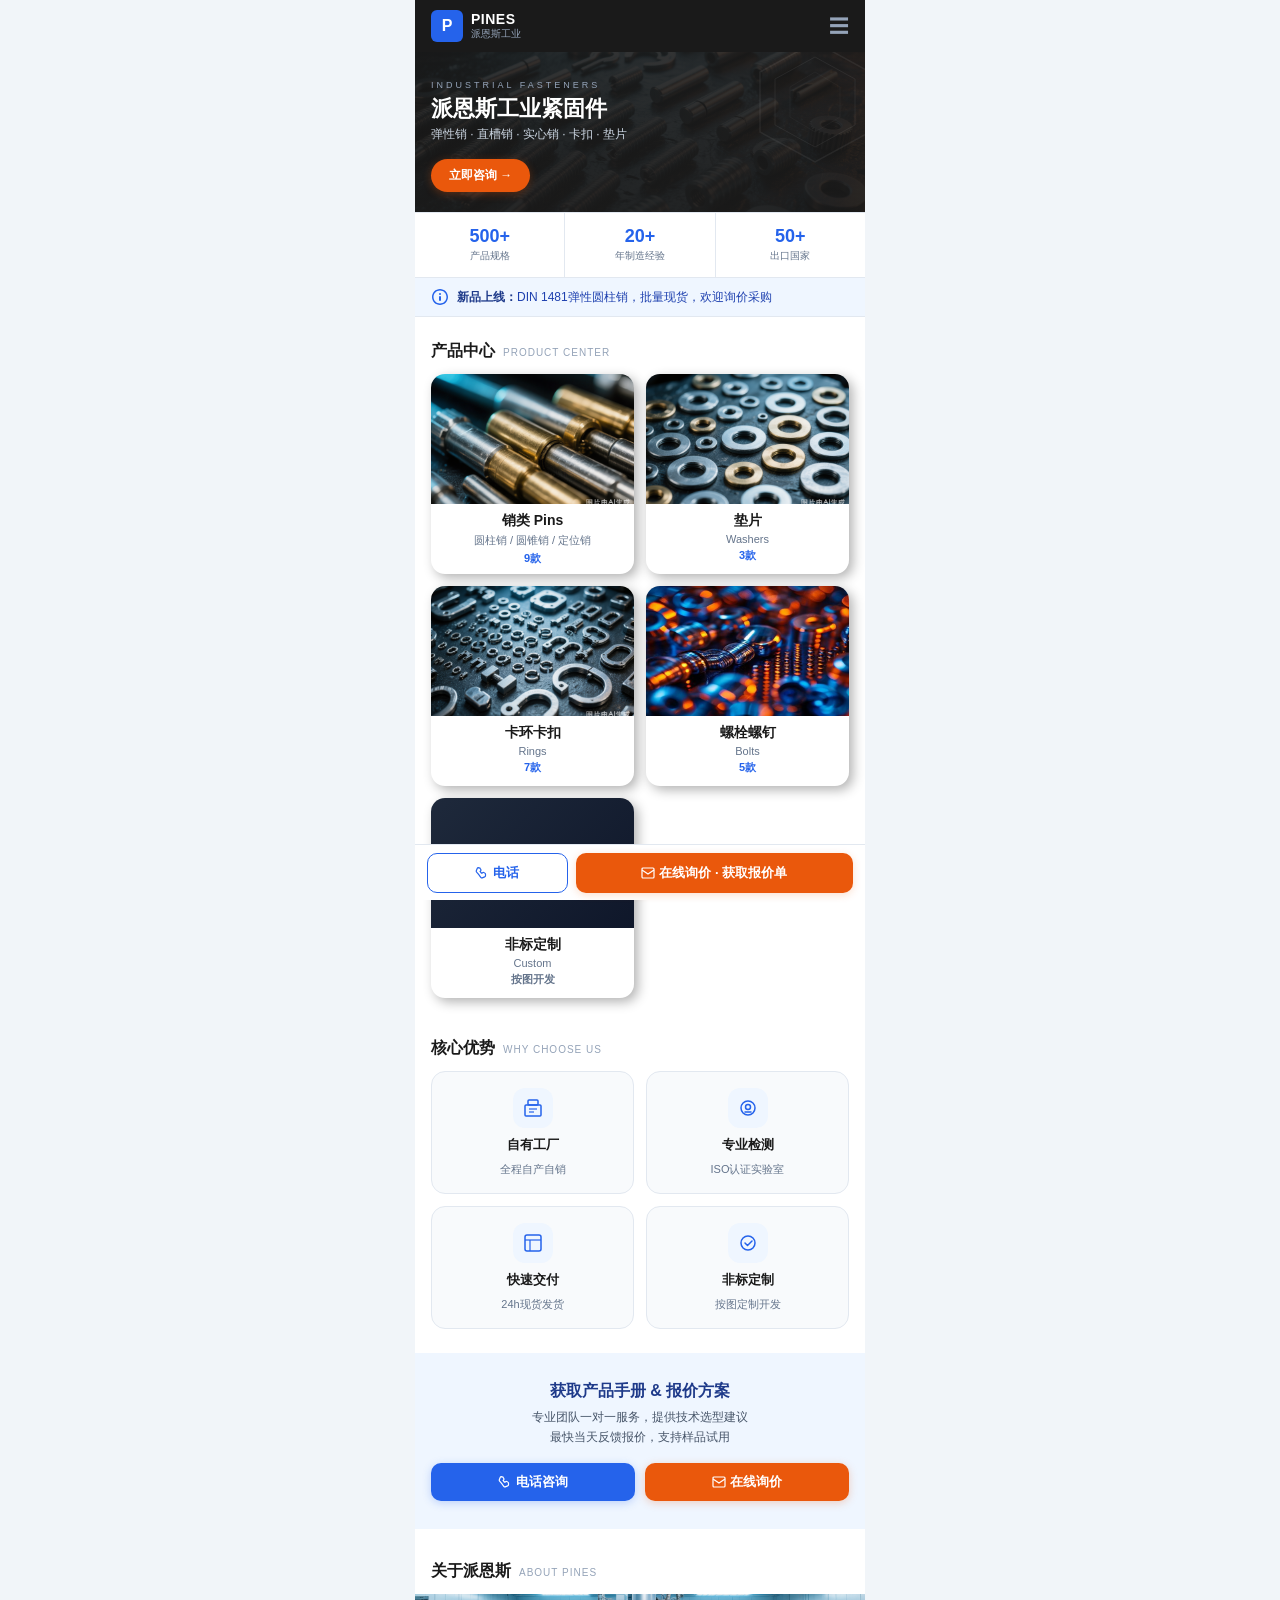
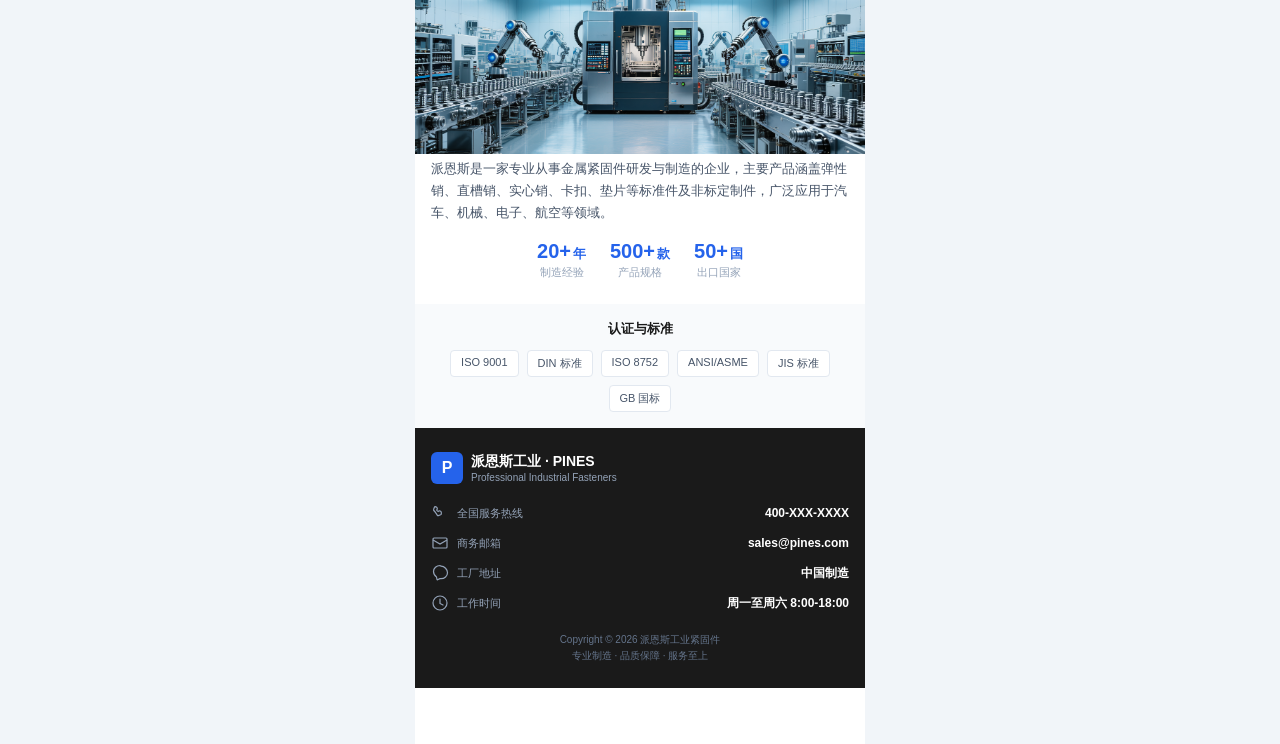
==== index.html @ 0b0a8bcc "Initial commit: 派恩斯工业紧固件微官网 (2026-05-17)" ====
<!DOCTYPE html>
<html lang="zh-CN">
<head>
<meta charset="UTF-8">
<meta name="viewport" content="width=device-width, initial-scale=1.0, maximum-scale=1.0, user-scalable=no">
<title>派恩斯工业紧固件</title>
<style>
*{margin:0;padding:0;box-sizing:border-box}html,body{width:100%;background:#f1f5f9;font-family:'Microsoft YaHei',Helvetica,Arial,sans-serif;-webkit-font-smoothing:antialiased}#app{width:100%;max-width:450px;margin:0 auto;background:#fff;min-height:100vh;position:relative;overflow:hidden}

/* === 导航栏 === */
.nav-bar{position:sticky;top:0;z-index:1000;width:100%;height:52px;background:#1a1a1a;display:flex;align-items:center;justify-content:space-between;padding:0 16px}
.nav-logo{display:flex;align-items:center;gap:8px}
.nav-logo-icon{width:32px;height:32px;background:#2563eb;border-radius:6px;display:flex;align-items:center;justify-content:center;font-size:16px;font-weight:900;color:#fff}
.nav-logo-text{color:#fff;font-size:14px;font-weight:700;letter-spacing:0.5px}
.nav-logo-sub{color:#94a3b8;font-size:10px}
.nav-menu-btn{color:#94a3b8;font-size:20px;cursor:pointer;line-height:1}

/* === Hero === */
.hero-section{background:#1a1a1a;padding:28px 16px 20px;position:relative;overflow:hidden}
.hero-bg{position:absolute;inset:0;width:100%;height:100%;object-fit:cover;opacity:.3}
.hero-overlay{position:absolute;inset:0;background:linear-gradient(to bottom,rgba(26,26,26,.6) 0%,rgba(26,26,26,.8) 100%)}
.hero-pattern{position:absolute;top:-20px;right:-20px;opacity:0.06;z-index:1}
.hero-label{font-family:Arial,sans-serif;font-size:9px;color:#94a3b8;letter-spacing:3px;margin-bottom:6px;position:relative;z-index:2}
.hero-title{font-size:22px;font-weight:800;color:#fff;margin-bottom:4px;line-height:1.2;position:relative;z-index:2}
.hero-sub{font-size:12px;color:#cbd5e1;margin-bottom:16px;position:relative;z-index:2}
.hero-cta-wrap{position:relative;z-index:2}
.hero-cta{display:inline-flex;align-items:center;gap:6px;background:#ea580c;color:#fff;font-size:12px;font-weight:700;padding:8px 18px;border-radius:20px;border:none;cursor:pointer;transition:all .2s cubic-bezier(.4,0,.2,1);box-shadow:0 2px 8px rgba(234,88,12,.3)}
.hero-cta:active{transform:scale(.96);box-shadow:0 1px 4px rgba(234,88,12,.4)}

/* === 数据指标 === */
.stats-bar{background:#fff;display:flex;border-top:1px solid #e2e8f0;border-bottom:1px solid #e2e8f0}
.stats-item{flex:1;text-align:center;padding:14px 8px;border-right:1px solid #e2e8f0}
.stats-item:last-child{border-right:none}
.stats-num{font-family:Arial,sans-serif;font-size:18px;font-weight:800;color:#2563eb;line-height:1}
.stats-label{font-size:10px;color:#64748b;margin-top:4px}

/* === 公告栏 === */
.notice-bar{background:#eff6ff;padding:10px 16px;display:flex;align-items:center;gap:8px;border-bottom:1px solid #e2e8f0}
.notice-icon{width:18px;height:18px;flex-shrink:0}
.notice-text{font-size:12px;color:#1e40af;line-height:1.5}
.notice-text strong{color:#1e3a8a}

/* === 区块标题 === */
.section-header{display:flex;align-items:baseline;gap:8px;padding:24px 16px 12px}
.section-header h2{font-size:16px;font-weight:700;color:#1a1a1a}
.section-header span{font-size:10px;color:#94a3b8;letter-spacing:1px;font-family:Arial,sans-serif}

/* === 苹果风动效 === */
@keyframes fadeUp{from{opacity:0;transform:translateY(16px)}to{opacity:1;transform:translateY(0)}}
.fade-up{opacity:0;animation:fadeUp .5s cubic-bezier(.4,0,.2,1) forwards}
.d1{animation-delay:.06s}.d2{animation-delay:.12s}.d3{animation-delay:.18s}.d4{animation-delay:.24s}.d5{animation-delay:.30s}

/* === 品类网格 === */
.category-grid{display:grid;grid-template-columns:repeat(2,1fr);gap:12px;padding:0 16px 8px}
.category-item{border-radius:14px;overflow:hidden;display:flex;flex-direction:column;height:200px;background:#fff;cursor:pointer;transition:transform .25s cubic-bezier(.4,0,.2,1),box-shadow .25s ease;box-shadow:4px 4px 12px rgba(0,0,0,.3)}
.category-item:hover{transform:translateY(-2px);box-shadow:6px 6px 20px rgba(0,0,0,.35)}
.category-item:active{transform:scale(.96)}

/* 品类卡片顶部横幅大图（固定高度130px，占65%） */
.cat-img-wrap{position:relative;height:130px;overflow:hidden;flex-shrink:0}
.cat-img-wrap .cat-img{position:absolute;top:0;left:0;width:100%;height:100%;object-fit:cover;display:block}

/* 品类文字区域 */
.cat-info{padding:8px 12px 10px;display:flex;flex-direction:column;align-items:center;gap:3px}


.cat-name{font-size:14px;font-weight:700;color:#1a1a1a}
.cat-sub{font-size:11px;color:#64748b}
.cat-count{font-size:11px;font-weight:700;color:#2563eb}
.cat-count-gray{font-size:11px;font-weight:700;color:#64748b}

/* === 核心优势 === */
.features-section{background:#fff;margin-top:8px}
.features-list{display:grid;grid-template-columns:repeat(2,1fr);gap:12px;padding:0 16px 16px}
.feature-card{background:#f8fafc;border:1px solid #e2e8f0;border-radius:14px;padding:16px;display:flex;flex-direction:column;align-items:center;text-align:center;gap:8px;transition:transform .25s cubic-bezier(.4,0,.2,1),box-shadow .25s ease}
.feature-card:hover{transform:translateY(-2px);box-shadow:0 4px 12px rgba(0,0,0,.06)}
.feature-card:active{transform:scale(.97)}
.feat-icon{width:40px;height:40px;border-radius:12px;background:#eff6ff;display:flex;align-items:center;justify-content:center;transition:transform .3s cubic-bezier(.4,0,.2,1)}
.feature-card:hover .feat-icon{transform:scale(1.08)}
.feat-title{font-size:13px;font-weight:700;color:#1a1a1a}
.feat-desc{font-size:11px;color:#64748b}

/* === CTA区域 === */
.cta-section{background:#eff6ff;padding:28px 16px;margin-top:8px;text-align:center}
.cta-title{font-size:16px;font-weight:700;color:#1e3a8a;margin-bottom:6px}
.cta-sub{font-size:12px;color:#475569;line-height:1.6;margin-bottom:16px}
.cta-buttons{display:flex;gap:10px;justify-content:center}
.btn-primary{flex:1;background:#2563eb;color:#fff;font-size:13px;font-weight:700;padding:10px 0;border-radius:10px;border:none;cursor:pointer;display:flex;align-items:center;justify-content:center;gap:4px;transition:all .2s cubic-bezier(.4,0,.2,1);box-shadow:0 2px 8px rgba(37,99,235,.25)}
.btn-primary:active{transform:scale(.96);box-shadow:0 1px 4px rgba(37,99,235,.3)}
.btn-secondary{flex:1;background:#ea580c;color:#fff;font-size:13px;font-weight:700;padding:10px 0;border-radius:10px;border:none;cursor:pointer;display:flex;align-items:center;justify-content:center;gap:4px;transition:all .2s cubic-bezier(.4,0,.2,1);box-shadow:0 2px 8px rgba(234,88,12,.25)}
.btn-secondary:active{transform:scale(.96);box-shadow:0 1px 4px rgba(234,88,12,.3)}

/* === 关于派恩斯 === */
.company-section{background:#fff;margin-top:8px;padding-bottom:16px}
.company-desc{font-size:13px;color:#475569;line-height:1.7;padding:0 16px 16px}
.company-img{width:100%;height:160px;object-fit:cover;border-radius:0}
.company-stats{display:flex;justify-content:center;gap:24px;padding:0 16px}
.company-stat{text-align:center}
.stat-num{font-size:20px;font-weight:800;color:#2563eb;font-family:Arial,sans-serif}
.stat-unit{font-size:13px;color:#2563eb;font-weight:600;margin-left:2px}
.stat-label{font-size:11px;color:#94a3b8;margin-top:2px}

/* === 认证 === */
.cert-section{background:#f8fafc;padding:16px;margin-top:8px}
.cert-title{font-size:13px;font-weight:700;color:#1a1a1a;text-align:center;margin-bottom:12px}
.cert-list{display:flex;flex-wrap:wrap;gap:8px;justify-content:center}
.cert-badge{background:#fff;border:1px solid #e2e8f0;padding:5px 10px;border-radius:4px;font-size:11px;color:#475569;font-weight:500}

/* === Footer === */
.footer{background:#1a1a1a;padding:24px 16px}
.footer-logo{display:flex;align-items:center;gap:8px;margin-bottom:20px}
.footer-logo-icon{width:32px;height:32px;background:#2563eb;border-radius:6px;display:flex;align-items:center;justify-content:center;font-size:16px;font-weight:900;color:#fff}
.footer-logo-text{color:#fff;font-size:14px;font-weight:700}
.footer-logo-sub{color:#94a3b8;font-size:10px;margin-top:1px}
.footer-contact{display:flex;flex-direction:column;gap:12px;margin-bottom:20px}
.footer-contact-item{display:flex;align-items:center;gap:8px}
.fc-icon{width:18px;height:18px;flex-shrink:0}
.fc-text{font-size:11px;color:#94a3b8}
.fc-value{font-size:12px;color:#fff;font-weight:600;margin-left:auto}
.footer-copyright{text-align:center;font-size:10px;color:#64748b;line-height:1.6}

/* === 底部占位 === */
.bottom-placeholder{height:56px}

/* === 底部固定栏 === */
.bottom-bar{position:fixed;bottom:0;left:50%;transform:translateX(-50%);width:100%;max-width:450px;height:56px;background:#fff;border-top:1px solid #e2e8f0;display:flex;align-items:center;z-index:999}
.bottom-bar-tel{flex:1;display:flex;align-items:center;justify-content:center;gap:4px;height:40px;margin:8px 0 8px 12px;border:1.5px solid #2563eb;border-radius:10px;color:#2563eb;font-size:13px;font-weight:700;cursor:pointer;transition:all .2s cubic-bezier(.4,0,.2,1)}
.bottom-bar-tel:active{transform:scale(.96);background:#eff6ff}
.bottom-bar-contact{flex:2;display:flex;align-items:center;justify-content:center;gap:4px;height:40px;margin:8px 12px 8px 8px;background:#ea580c;border-radius:10px;color:#fff;font-size:13px;font-weight:700;cursor:pointer;transition:all .2s cubic-bezier(.4,0,.2,1);box-shadow:0 2px 8px rgba(234,88,12,.2)}
.bottom-bar-contact:active{transform:scale(.96);box-shadow:0 1px 4px rgba(234,88,12,.3)}

/* === 弹窗 === */
.modal-overlay{position:fixed;top:0;left:0;right:0;bottom:0;background:rgba(0,0,0,.5);display:none;align-items:flex-end;justify-content:center;z-index:2000}
.modal-overlay.active{display:flex}
.modal-sheet{background:#fff;width:100%;max-width:450px;border-radius:16px 16px 0 0;padding:16px;max-height:85vh;overflow-y:auto;animation:slideUp .3s ease}
@keyframes slideUp{from{transform:translateY(100%)}to{transform:translateY(0)}}
.modal-handle{width:36px;height:4px;background:#e2e8f0;border-radius:2px;margin:0 auto 12px}
.modal-header{display:flex;justify-content:space-between;align-items:center;margin-bottom:16px}
.modal-header h3{font-size:16px;font-weight:700;color:#1a1a1a}
.modal-close{width:28px;height:28px;border-radius:50%;border:none;background:#f1f5f9;color:#64748b;font-size:14px;cursor:pointer;display:flex;align-items:center;justify-content:center}
.form-group{margin-bottom:12px}
.form-label{display:block;font-size:12px;font-weight:600;color:#475569;margin-bottom:4px}
.required{color:#dc2626}
.form-input{width:100%;padding:10px 12px;border:1px solid #e2e8f0;border-radius:8px;font-size:13px;background:#fff;outline:none}
.form-input:focus{border-color:#2563eb}
.form-textarea{width:100%;padding:10px 12px;border:1px solid #e2e8f0;border-radius:8px;font-size:13px;min-height:80px;resize:vertical;background:#fff;outline:none;font-family:inherit}
.form-textarea:focus{border-color:#2563eb}
.form-submit{width:100%;padding:12px;background:#2563eb;color:#fff;border:none;border-radius:8px;font-size:14px;font-weight:700;margin-top:8px;cursor:pointer}
.form-success{display:none;text-align:center;padding:20px 0}
.form-success.show{display:block}
.success-icon{font-size:32px;margin-bottom:8px}
.success-text{font-size:16px;font-weight:700;color:#16a34a;margin-bottom:4px}
.success-sub{font-size:12px;color:#64748b}
</style>
</head>
<body>
<div id="app">

<!-- 导航栏 -->
<nav class="nav-bar">
  <div class="nav-logo">
    <div class="nav-logo-icon">P</div>
    <div>
      <div class="nav-logo-text">PINES</div>
      <div class="nav-logo-sub">派恩斯工业</div>
    </div>
  </div>
  <div class="nav-menu-btn">&#9776;</div>
</nav>

<!-- Hero -->
<section class="hero-section">
  <img class="hero-bg" src="images/hero-bg.jpg" alt="" aria-hidden="true">
  <div class="hero-overlay"></div>
  <svg class="hero-pattern" width="140" height="140" viewBox="0 0 140 140" fill="none">
    <polygon points="70,10 125,40 125,100 70,130 15,100 15,40" fill="none" stroke="white" stroke-width="1.5"/>
    <polygon points="70,25 110,47 110,93 70,115 30,93 30,47" fill="none" stroke="white" stroke-width="1"/>
    <polygon points="70,40 95,55 95,85 70,100 45,85 45,55" fill="none" stroke="white" stroke-width="0.5"/>
  </svg>
  <div class="hero-label">INDUSTRIAL FASTENERS</div>
  <div class="hero-title">派恩斯工业紧固件</div>
  <div class="hero-sub">弹性销 · 直槽销 · 实心销 · 卡扣 · 垫片</div>
  <div class="hero-cta-wrap"><button class="hero-cta" onclick="openInquiryForm()">立即咨询 &rarr;</button></div>
</section>

<!-- 数据指标 -->
<div class="stats-bar">
  <div class="stats-item">
    <div class="stats-num">500+</div>
    <div class="stats-label">产品规格</div>
  </div>
  <div class="stats-item">
    <div class="stats-num">20+</div>
    <div class="stats-label">年制造经验</div>
  </div>
  <div class="stats-item">
    <div class="stats-num">50+</div>
    <div class="stats-label">出口国家</div>
  </div>
</div>

<!-- 公告栏 -->
<div class="notice-bar">
  <svg class="notice-icon" viewBox="0 0 18 18" fill="none"><path d="M9 1C4.58 1 1 4.58 1 9s3.58 8 8 8 8-3.58 8-8-3.58-8-8-8zm0 14.5c-3.58 0-6.5-2.92-6.5-6.5S5.42 2.5 9 2.5s6.5 2.92 6.5 6.5-2.92 6.5-6.5 6.5z" fill="#2563eb"/><circle cx="9" cy="6" r="1" fill="#2563eb"/><rect x="8" y="8" width="2" height="5" rx="1" fill="#2563eb"/></svg>
  <span class="notice-text"><strong>新品上线：</strong>DIN 1481弹性圆柱销，批量现货，欢迎询价采购</span>
</div>

<!-- 产品中心 -->
<div class="section-header"><h2>产品中心</h2><span>PRODUCT CENTER</span></div>
<div class="category-grid">
  <div class="category-item cat-pins fade-up d1" onclick="location.href='category-pins.html'">
    <div class="cat-img-wrap"><img class="cat-img" src="images/cat-pins-ai.jpg" alt="销类" loading="lazy"></div>
    <div class="cat-info">
      <div class="cat-name">销类 Pins</div>
      <div class="cat-sub">圆柱销 / 圆锥销 / 定位销</div>
      <div class="cat-count">9款</div>
    </div>
  </div>
  <div class="category-item cat-washers fade-up d2" onclick="location.href='category-washers.html'">
    <div class="cat-img-wrap"><img class="cat-img" src="images/cat-washers-ai.jpg" alt="垫片" loading="lazy"></div>
    <div class="cat-info">
      <div class="cat-name">垫片</div>
      <div class="cat-sub">Washers</div>
      <div class="cat-count">3款</div>
    </div>
  </div>
  <div class="category-item cat-clips fade-up d3" onclick="location.href='category-clips.html'">
    <div class="cat-img-wrap"><img class="cat-img" src="images/cat-clips-ai.jpg" alt="卡环卡扣" loading="lazy"></div>
    <div class="cat-info">
      <div class="cat-name">卡环卡扣</div>
      <div class="cat-sub">Rings</div>
      <div class="cat-count">7款</div>
    </div>
  </div>
  <div class="category-item cat-bolts fade-up d4" onclick="location.href='category-bolts.html'">
    <div class="cat-img-wrap"><img class="cat-img" src="images/cat-bolts.jpg" alt="螺栓螺钉" loading="lazy"></div>
    <div class="cat-info">
      <div class="cat-name">螺栓螺钉</div>
      <div class="cat-sub">Bolts</div>
      <div class="cat-count">5款</div>
    </div>
  </div>
  <div class="category-item cat-custom fade-up d5" onclick="location.href='category-custom.html'">
    <div class="cat-img-wrap" style="height:130px;display:flex;align-items:center;justify-content:center;background:linear-gradient(135deg,#1e293b 0%,#0f172a 100%);">
      <svg width="28" height="28" viewBox="0 0 24 24" fill="none"><circle cx="12" cy="12" r="9" stroke="#64748b" stroke-width="1.5" fill="none" stroke-dasharray="3 2"/><path d="M12 8v8M8 12h8" stroke="#64748b" stroke-width="1.5" stroke-linecap="round"/></svg>
    </div>
    <div class="cat-info">
      <div class="cat-name">非标定制</div>
      <div class="cat-sub">Custom</div>
      <div class="cat-count-gray">按图开发</div>
    </div>
  </div>
</div>

<!-- 核心优势 -->
<div class="features-section">
  <div class="section-header"><h2>核心优势</h2><span>WHY CHOOSE US</span></div>
  <div class="features-list">
    <div class="feature-card fade-up d1">
      <div class="feat-icon">
        <svg width="20" height="20" viewBox="0 0 20 20" fill="none"><rect x="2" y="7" width="16" height="11" rx="1" stroke="#2563eb" stroke-width="1.5" fill="none"/><rect x="5" y="2" width="10" height="5" rx="1" stroke="#2563eb" stroke-width="1.5" fill="none"/><line x1="6" y1="11" x2="14" y2="11" stroke="#2563eb" stroke-width="1.2"/><line x1="6" y1="14" x2="11" y2="14" stroke="#2563eb" stroke-width="1.2"/></svg>
      </div>
      <div class="feat-title">自有工厂</div>
      <div class="feat-desc">全程自产自销</div>
    </div>
    <div class="feature-card fade-up d2">
      <div class="feat-icon">
        <svg width="20" height="20" viewBox="0 0 20 20" fill="none"><circle cx="10" cy="10" r="7" stroke="#2563eb" stroke-width="1.5" fill="none"/><line x1="7" y1="14" x2="13" y2="14" stroke="#2563eb" stroke-width="1.5" stroke-linecap="round"/><circle cx="10" cy="9" r="2.5" stroke="#2563eb" stroke-width="1.5" fill="none"/></svg>
      </div>
      <div class="feat-title">专业检测</div>
      <div class="feat-desc">ISO认证实验室</div>
    </div>
    <div class="feature-card fade-up d3">
      <div class="feat-icon">
        <svg width="20" height="20" viewBox="0 0 20 20" fill="none"><rect x="2" y="2" width="16" height="16" rx="2" stroke="#2563eb" stroke-width="1.5" fill="none"/><line x1="2" y1="7" x2="18" y2="7" stroke="#2563eb" stroke-width="1.2"/><line x1="7" y1="7" x2="7" y2="18" stroke="#2563eb" stroke-width="1.2"/></svg>
      </div>
      <div class="feat-title">快速交付</div>
      <div class="feat-desc">24h现货发货</div>
    </div>
    <div class="feature-card fade-up d4">
      <div class="feat-icon">
        <svg width="20" height="20" viewBox="0 0 20 20" fill="none"><circle cx="10" cy="10" r="7" stroke="#2563eb" stroke-width="1.5" fill="none"/><path d="M7 10l2.5 2.5L14 8" stroke="#2563eb" stroke-width="1.5" stroke-linecap="round" stroke-linejoin="round"/></svg>
      </div>
      <div class="feat-title">非标定制</div>
      <div class="feat-desc">按图定制开发</div>
    </div>
  </div>
</div>

<!-- CTA -->
<div class="cta-section">
  <div class="cta-title">获取产品手册 &amp; 报价方案</div>
  <div class="cta-sub">专业团队一对一服务，提供技术选型建议<br>最快当天反馈报价，支持样品试用</div>
  <div class="cta-buttons">
    <button class="btn-primary" id="btnPhone">
      <svg width="14" height="14" viewBox="0 0 14 14" fill="none"><path d="M3.5 1.5c-.5 0-1 .3-1.2.8l-1 2.5c-.2.5 0 1 .3 1.3 0 0 1.2 1.2 2.2 2.5 1 1.3 2.2 3 2.2 3 .3.3.7.5 1.2.3l2.5-1c.5-.2.8-.7.8-1.2v-1.5c0-.5-.3-1-.8-1.2l-1-.5c-.5-.2-1 0-1.3.3l-.5.5c-.3-.2-.7-.5-1-.8-.3-.3-.6-.7-.8-1l.5-.5c.3-.3.5-.8.3-1.3l-.5-1c-.2-.5-.7-.8-1.2-.8h-1.5z" stroke="white" stroke-width="1.2" fill="none"/></svg>
      电话咨询
    </button>
    <button class="btn-secondary" id="btnInquiry">
      <svg width="14" height="14" viewBox="0 0 14 14" fill="none"><rect x="1" y="2" width="12" height="10" rx="1" stroke="white" stroke-width="1.2" fill="none"/><path d="M1 4l6 4 6-4" stroke="white" stroke-width="1.2" fill="none"/></svg>
      在线询价
    </button>
  </div>
</div>

<!-- 关于 -->
<div class="company-section">
  <div class="section-header"><h2>关于派恩斯</h2><span>ABOUT PINES</span></div>
  <img class="company-img" src="images/about-factory-ai.jpg" alt="派恩斯工厂" loading="lazy">
  <p class="company-desc">派恩斯是一家专业从事金属紧固件研发与制造的企业，主要产品涵盖弹性销、直槽销、实心销、卡扣、垫片等标准件及非标定制件，广泛应用于汽车、机械、电子、航空等领域。</p>
  <div class="company-stats">
    <div class="company-stat">
      <div><span class="stat-num">20+</span><span class="stat-unit">年</span></div>
      <div class="stat-label">制造经验</div>
    </div>
    <div class="company-stat">
      <div><span class="stat-num">500+</span><span class="stat-unit">款</span></div>
      <div class="stat-label">产品规格</div>
    </div>
    <div class="company-stat">
      <div><span class="stat-num">50+</span><span class="stat-unit">国</span></div>
      <div class="stat-label">出口国家</div>
    </div>
  </div>
</div>

<!-- 认证 -->
<div class="cert-section">
  <div class="cert-title">认证与标准</div>
  <div class="cert-list">
    <span class="cert-badge">ISO 9001</span>
    <span class="cert-badge">DIN 标准</span>
    <span class="cert-badge">ISO 8752</span>
    <span class="cert-badge">ANSI/ASME</span>
    <span class="cert-badge">JIS 标准</span>
    <span class="cert-badge">GB 国标</span>
  </div>
</div>

<!-- Footer -->
<footer class="footer">
  <div class="footer-logo">
    <div class="footer-logo-icon">P</div>
    <div>
      <div class="footer-logo-text">派恩斯工业 · PINES</div>
      <div class="footer-logo-sub">Professional Industrial Fasteners</div>
    </div>
  </div>
  <div class="footer-contact">
    <div class="footer-contact-item">
      <svg class="fc-icon" viewBox="0 0 18 18" fill="none"><path d="M4.5 2.5c-.5 0-.9.3-1.1.7l-.8 2.2c-.2.4 0 .8.2 1.1 0 0 1 1 1.8 2.2.8 1.1 1.8 2.6 1.8 2.6.2.3.6.4 1 .3l2.2-.8c.4-.2.7-.6.7-1.1v-1.3c0-.4-.3-.9-.7-1.1l-.9-.4c-.4-.2-.9 0-1.1.3l-.4.4c-.3-.2-.6-.4-.9-.7-.3-.3-.5-.6-.7-.9l.4-.4c.3-.3.4-.7.3-1.1l-.4-.9c-.2-.4-.6-.7-1.1-.7h-1.3z" stroke="#94a3b8" stroke-width="1.2" fill="none"/></svg>
      <span class="fc-text">全国服务热线</span>
      <span class="fc-value">400-XXX-XXXX</span>
    </div>
    <div class="footer-contact-item">
      <svg class="fc-icon" viewBox="0 0 18 18" fill="none"><rect x="2" y="4" width="14" height="10" rx="1" stroke="#94a3b8" stroke-width="1.2" fill="none"/><path d="M2 6l7 4 7-4" stroke="#94a3b8" stroke-width="1.2" fill="none"/></svg>
      <span class="fc-text">商务邮箱</span>
      <span class="fc-value">sales@pines.com</span>
    </div>
    <div class="footer-contact-item">
      <svg class="fc-icon" viewBox="0 0 18 18" fill="none"><path d="M9 1.5C5.5 1.5 2.5 4.2 2.5 7.5c0 2.2 1.2 4.2 3 5.5l.5 2.5c0 .3.3.5.6.3l2.2-1.2c.4.1.8.1 1.2.1 3.5 0 6.5-2.7 6.5-6s-3-6.5-6.5-6.5z" stroke="#94a3b8" stroke-width="1.2" fill="none"/></svg>
      <span class="fc-text">工厂地址</span>
      <span class="fc-value">中国制造</span>
    </div>
    <div class="footer-contact-item">
      <svg class="fc-icon" viewBox="0 0 18 18" fill="none"><circle cx="9" cy="9" r="7" stroke="#94a3b8" stroke-width="1.2" fill="none"/><path d="M9 5v4.5l3 1.5" stroke="#94a3b8" stroke-width="1.2" fill="none" stroke-linecap="round"/></svg>
      <span class="fc-text">工作时间</span>
      <span class="fc-value">周一至周六 8:00-18:00</span>
    </div>
  </div>
  <div class="footer-copyright">Copyright &copy; 2026 派恩斯工业紧固件<br>专业制造 · 品质保障 · 服务至上</div>
</footer>

<div class="bottom-placeholder"></div>
</div>

<!-- 底部固定栏 -->
<div class="bottom-bar">
  <div class="bottom-bar-tel" id="bottomPhone">
    <svg width="14" height="14" viewBox="0 0 14 14" fill="none"><path d="M3.5 1.5c-.5 0-1 .3-1.2.8l-1 2.5c-.2.5 0 1 .3 1.3 0 0 1.2 1.2 2.2 2.5 1 1.3 2.2 3 2.2 3 .3.3.7.5 1.2.3l2.5-1c.5-.2.8-.7.8-1.2v-1.5c0-.5-.3-1-.8-1.2l-1-.5c-.5-.2-1 0-1.3.3l-.5.5c-.3-.2-.7-.5-1-.8-.3-.3-.6-.7-.8-1l.5-.5c.3-.3.5-.8.3-1.3l-.5-1c-.2-.5-.7-.8-1.2-.8h-1.5z" stroke="currentColor" stroke-width="1.2" fill="none"/></svg>
    电话
  </div>
  <div class="bottom-bar-contact" id="bottomInquiry">
    <svg width="14" height="14" viewBox="0 0 14 14" fill="none"><rect x="1" y="2" width="12" height="10" rx="1" stroke="white" stroke-width="1.2" fill="none"/><path d="M1 4l6 4 6-4" stroke="white" stroke-width="1.2" fill="none"/></svg>
    在线询价 · 获取报价单
  </div>
</div>

<!-- 弹窗 -->
<div class="modal-overlay" id="modalOverlay">
  <div class="modal-sheet" id="modalSheet">
    <div class="modal-handle"></div>
    <div class="modal-header">
      <h3 id="modalTitle">在线询价</h3>
      <button class="modal-close" id="modalClose">&#10005;</button>
    </div>
    <div class="modal-body" id="modalBody"></div>
  </div>
</div>

<script>
var modalOverlay=document.getElementById('modalOverlay');
var modalBody=document.getElementById('modalBody');
var modalTitle=document.getElementById('modalTitle');
var modalClose=document.getElementById('modalClose');

function openInquiry(productName){
  modalTitle.textContent='在线询价 - '+productName;
  modalBody.innerHTML='<div class="form-group"><label class="form-label">询价产品</label><input class="form-input" id="inqProduct" value="'+productName+'" readonly></div>'+'<div class="form-group"><label class="form-label">公司名称 <span class="required">*</span></label><input class="form-input" id="inqCompany" placeholder="请输入公司名称"></div>'+'<div class="form-group"><label class="form-label">需求数量</label><input class="form-input" id="inqQty" placeholder="例：10000件/月"></div>'+'<div class="form-group"><label class="form-label">需求描述 <span class="required">*</span></label><textarea class="form-textarea" id="inqDesc" placeholder="请描述规格、材质、用途等需求"></textarea></div>'+'<div class="form-group"><label class="form-label">联系人 <span class="required">*</span></label><input class="form-input" id="inqContact" placeholder="姓名"></div>'+'<div class="form-group"><label class="form-label">联系电话 <span class="required">*</span></label><input class="form-input" id="inqPhone" placeholder="手机号或座机" type="tel"></div>'+'<button class="form-submit" onclick="submitInquiry()">提交询价</button>'+'<div class="form-success" id="formSuccess"><div class="success-icon"><svg width="32" height="32" viewBox="0 0 32 32" fill="none"><circle cx="16" cy="16" r="14" stroke="#16a34a" stroke-width="2" fill="none"/><path d="M10 16l4 4 8-8" stroke="#16a34a" stroke-width="2.5" stroke-linecap="round" stroke-linejoin="round"/></svg></div><div class="success-text">询价已提交！</div><div class="success-sub">我们将在1个工作日内与您联系</div></div>';
  modalOverlay.classList.add('active');
  document.body.style.overflow='hidden';
}

function openInquiryForm(){
  modalTitle.textContent='在线询价';
  modalBody.innerHTML='<div class="form-group"><label class="form-label">感兴趣的产品</label><input class="form-input" id="inqProduct" placeholder="如：弹性销、螺母..."></div>'+'<div class="form-group"><label class="form-label">公司名称 <span class="required">*</span></label><input class="form-input" id="inqCompany" placeholder="请输入公司名称"></div>'+'<div class="form-group"><label class="form-label">需求数量</label><input class="form-input" id="inqQty" placeholder="例：10000件/月"></div>'+'<div class="form-group"><label class="form-label">需求描述 <span class="required">*</span></label><textarea class="form-textarea" id="inqDesc" placeholder="请描述规格、材质、用途等需求"></textarea></div>'+'<div class="form-group"><label class="form-label">联系人 <span class="required">*</span></label><input class="form-input" id="inqContact" placeholder="姓名"></div>'+'<div class="form-group"><label class="form-label">联系电话 <span class="required">*</span></label><input class="form-input" id="inqPhone" placeholder="手机号或座机" type="tel"></div>'+'<button class="form-submit" onclick="submitInquiry()">提交询价</button>'+'<div class="form-success" id="formSuccess"><div class="success-icon"><svg width="32" height="32" viewBox="0 0 32 32" fill="none"><circle cx="16" cy="16" r="14" stroke="#16a34a" stroke-width="2" fill="none"/><path d="M10 16l4 4 8-8" stroke="#16a34a" stroke-width="2.5" stroke-linecap="round" stroke-linejoin="round"/></svg></div><div class="success-text">询价已提交！</div><div class="success-sub">我们将在1个工作日内与您联系</div></div>';
  modalOverlay.classList.add('active');
  document.body.style.overflow='hidden';
}

function submitInquiry(){
  var company=document.getElementById('inqCompany').value.trim();
  var desc=document.getElementById('inqDesc').value.trim();
  var contact=document.getElementById('inqContact').value.trim();
  var phone=document.getElementById('inqPhone').value.trim();
  if(!company){alert('请填写公司名称');return;}
  if(!desc){alert('请填写需求描述');return;}
  if(!contact){alert('请填写联系人');return;}
  if(!phone){alert('请填写联系电话');return;}
  document.getElementById('formSuccess').classList.add('show');
  var btns=modalBody.querySelectorAll('.form-submit');
  if(btns.length)btns[btns.length-1].style.display='none';
  var groups=modalBody.querySelectorAll('.form-group');
  groups.forEach(function(g){g.style.display='none';});
}

function closeModal(){
  modalOverlay.classList.remove('active');
  document.body.style.overflow='';
  var fs=document.getElementById('formSuccess');
  if(fs)fs.classList.remove('show');
}

modalClose.addEventListener('click',closeModal);
modalOverlay.addEventListener('click',function(e){if(e.target===modalOverlay)closeModal();});

var phoneNumber='400-XXX-XXXX';
document.getElementById('btnPhone').addEventListener('click',function(){window.location.href='tel:'+phoneNumber;});
document.getElementById('bottomPhone').addEventListener('click',function(){window.location.href='tel:'+phoneNumber;});
document.getElementById('btnInquiry').addEventListener('click',openInquiryForm);
document.getElementById('bottomInquiry').addEventListener('click',openInquiryForm);
</script>
</body>
</html>
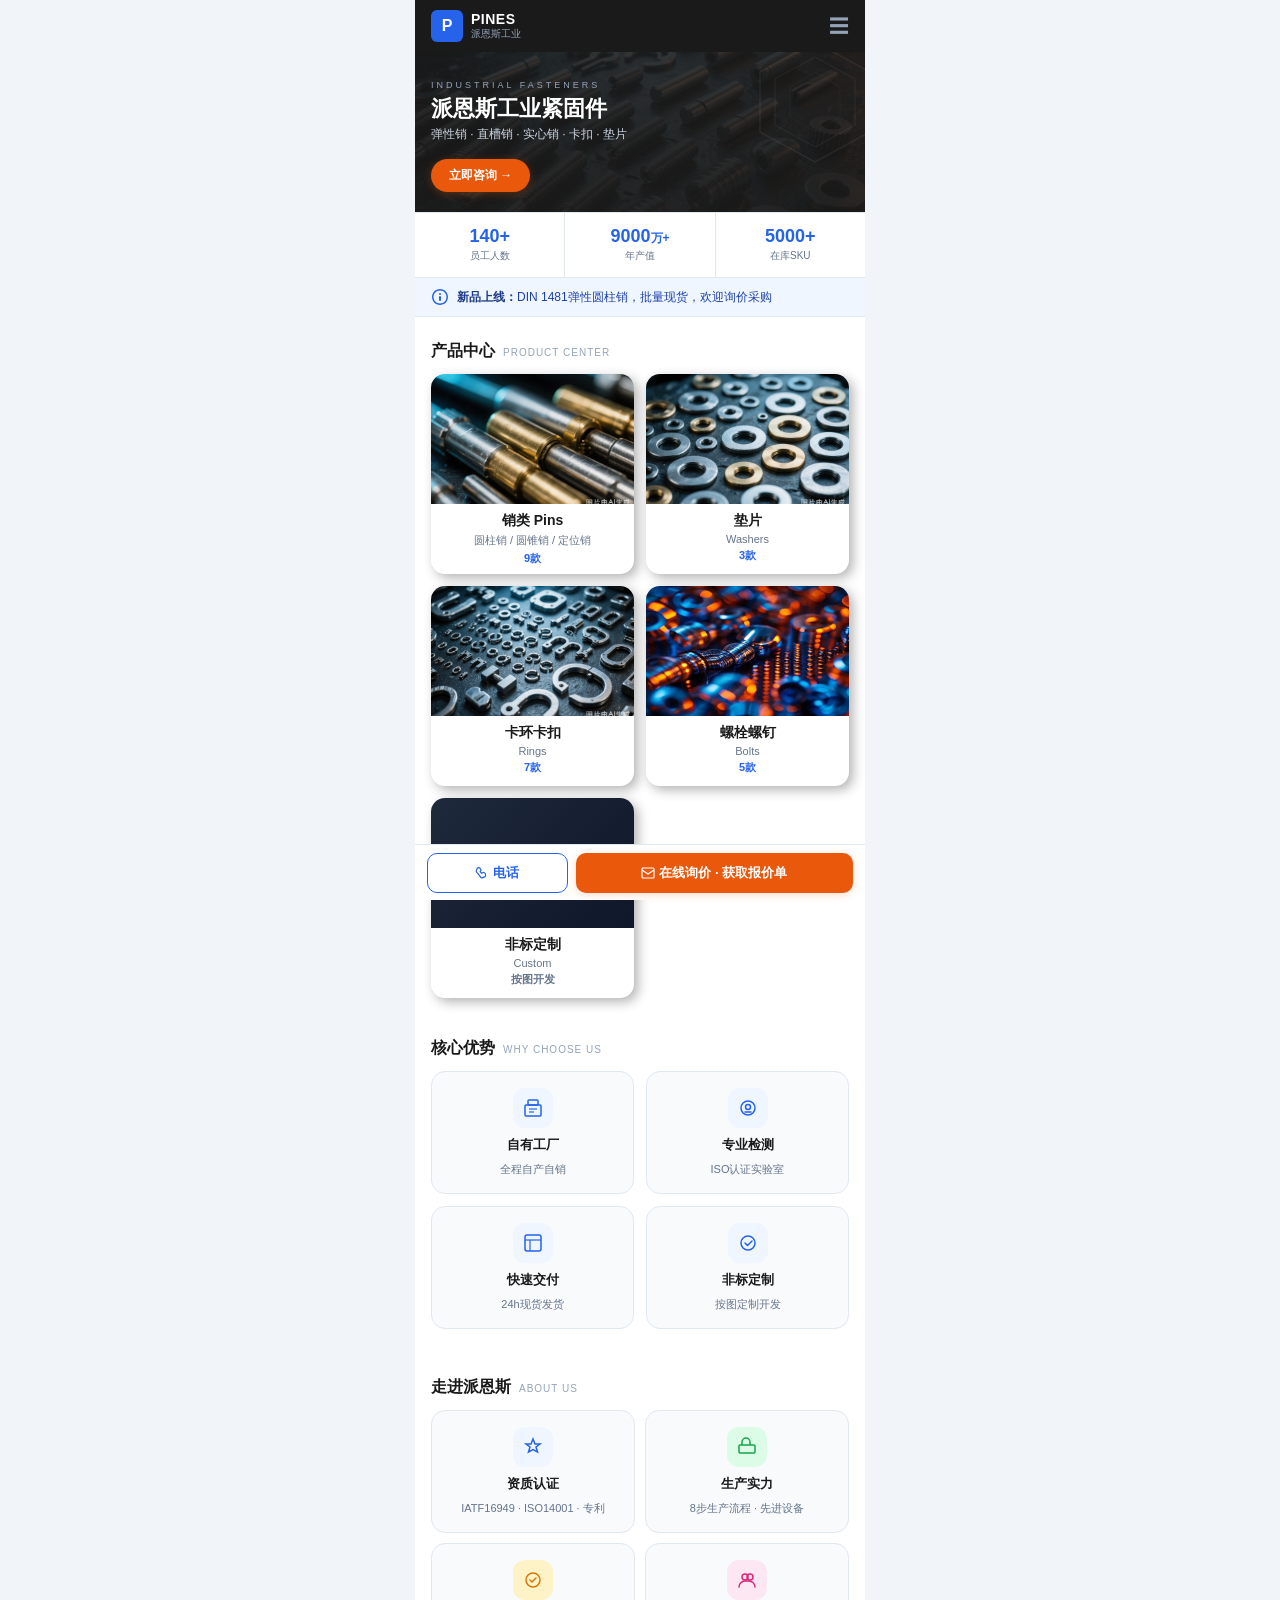
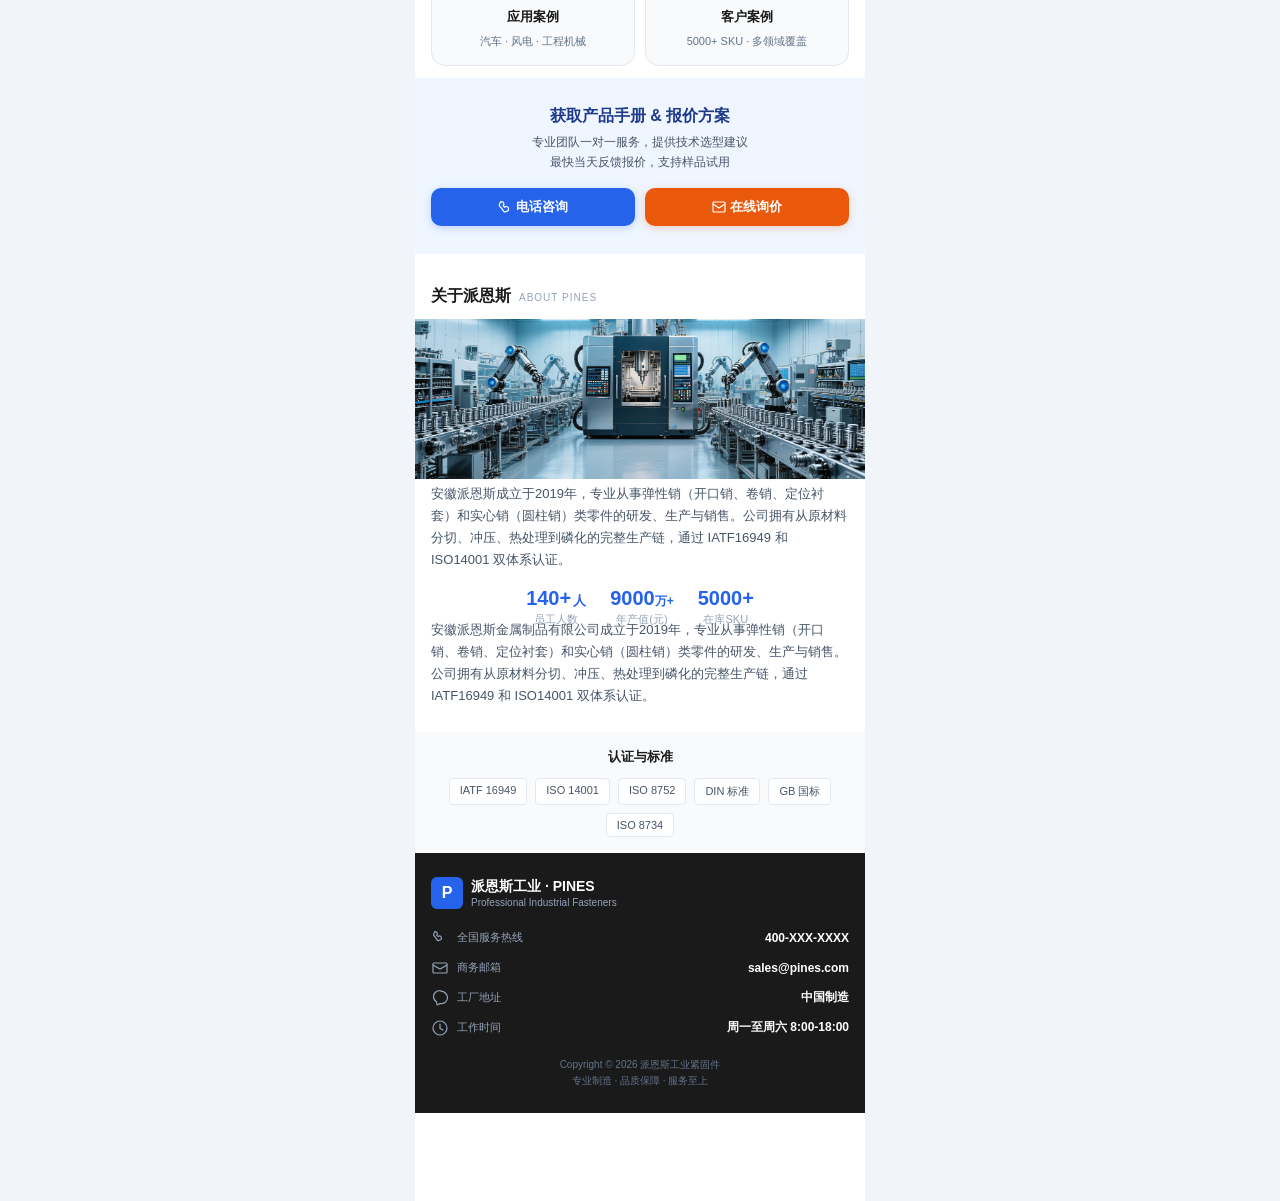
==== commit c266d44f: "Update index.html - add company pages" ====
--- a/index.html
+++ b/index.html
@@ -13,7 +13,15 @@
 .nav-logo-icon{width:32px;height:32px;background:#2563eb;border-radius:6px;display:flex;align-items:center;justify-content:center;font-size:16px;font-weight:900;color:#fff}
 .nav-logo-text{color:#fff;font-size:14px;font-weight:700;letter-spacing:0.5px}
 .nav-logo-sub{color:#94a3b8;font-size:10px}
-.nav-menu-btn{color:#94a3b8;font-size:20px;cursor:pointer;line-height:1}
+.nav-menu-btn{color:#94a3b8;font-size:20px;cursor:pointer;line-height:1;user-select:none;-webkit-tap-highlight-color:transparent;padding:8px;margin-right:-8px}
+.menu-overlay{position:fixed;inset:0;background:rgba(0,0,0,0.5);z-index:1001;opacity:0;visibility:hidden;transition:opacity .3s}
+.menu-overlay.active{opacity:1;visibility:visible}
+.menu-panel{position:fixed;top:0;right:0;width:260px;height:100%;background:#1a1a1a;z-index:1002;transform:translateX(100%);transition:transform .3s ease;display:flex;flex-direction:column;padding:60px 0 20px}
+.menu-panel.active{transform:translateX(0)}
+.menu-close{position:absolute;top:14px;right:16px;color:#94a3b8;font-size:24px;cursor:pointer;line-height:1;padding:4px;user-select:none;-webkit-tap-highlight-color:transparent}
+.menu-item{color:#fff;font-size:15px;padding:14px 24px;border-bottom:1px solid rgba(255,255,255,0.06);cursor:pointer;transition:background .2s;user-select:none;-webkit-tap-highlight-color:transparent}
+.menu-item:active{background:rgba(255,255,255,0.1)}
+.menu-item span{color:#2563eb;font-size:13px;margin-right:10px}
 
 /* === Hero === */
 .hero-section{background:#1a1a1a;padding:28px 16px 20px;position:relative;overflow:hidden}
@@ -165,8 +173,23 @@
       <div class="nav-logo-sub">派恩斯工业</div>
     </div>
   </div>
-  <div class="nav-menu-btn">&#9776;</div>
+  <div class="nav-menu-btn" onclick="openMenu()">&#9776;</div>
 </nav>
+
+<!-- 侧边菜单 -->
+<div class="menu-overlay" id="menuOverlay" onclick="closeMenu()"></div>
+<div class="menu-panel" id="menuPanel">
+  <div class="menu-close" onclick="closeMenu()">&#10005;</div>
+  <div class="menu-item" onclick="scrollToSection('top')"><span>&#8962;</span>首页</div>
+  <div class="menu-item" onclick="scrollToSection('products')"><span>&#9733;</span>产品中心</div>
+  <div class="menu-item" onclick="location.href='about-cert.html'"><span>&#9878;</span>资质认证</div>
+  <div class="menu-item" onclick="location.href='about-production.html'"><span>&#9881;</span>生产实力</div>
+  <div class="menu-item" onclick="location.href='about-applications.html'"><span>&#9679;</span>应用案例</div>
+  <div class="menu-item" onclick="location.href='about-clients.html'"><span>&#9670;</span>客户案例</div>
+  <div class="menu-item" onclick="scrollToSection('advantages')"><span>&#9734;</span>核心优势</div>
+  <div class="menu-item" onclick="scrollToSection('about')"><span>&#9733;</span>关于派恩斯</div>
+  <div class="menu-item" onclick="openInquiryForm();closeMenu()"><span>&#9993;</span>立即咨询</div>
+</div>
 
 <!-- Hero -->
 <section class="hero-section">
@@ -186,16 +209,16 @@
 <!-- 数据指标 -->
 <div class="stats-bar">
   <div class="stats-item">
-    <div class="stats-num">500+</div>
-    <div class="stats-label">产品规格</div>
+    <div class="stats-num">140+</div>
+    <div class="stats-label">员工人数</div>
   </div>
   <div class="stats-item">
-    <div class="stats-num">20+</div>
-    <div class="stats-label">年制造经验</div>
+    <div class="stats-num">9000<span style="font-size:12px">万+</span></div>
+    <div class="stats-label">年产值</div>
   </div>
   <div class="stats-item">
-    <div class="stats-num">50+</div>
-    <div class="stats-label">出口国家</div>
+    <div class="stats-num">5000+</div>
+    <div class="stats-label">在库SKU</div>
   </div>
 </div>
 
@@ -206,7 +229,7 @@
 </div>
 
 <!-- 产品中心 -->
-<div class="section-header"><h2>产品中心</h2><span>PRODUCT CENTER</span></div>
+<div class="section-header" id="products"><h2>产品中心</h2><span>PRODUCT CENTER</span></div>
 <div class="category-grid">
   <div class="category-item cat-pins fade-up d1" onclick="location.href='category-pins.html'">
     <div class="cat-img-wrap"><img class="cat-img" src="images/cat-pins-ai.jpg" alt="销类" loading="lazy"></div>
@@ -254,7 +277,7 @@
 
 <!-- 核心优势 -->
 <div class="features-section">
-  <div class="section-header"><h2>核心优势</h2><span>WHY CHOOSE US</span></div>
+  <div class="section-header" id="advantages"><h2>核心优势</h2><span>WHY CHOOSE US</span></div>
   <div class="features-list">
     <div class="feature-card fade-up d1">
       <div class="feat-icon">
@@ -286,6 +309,42 @@
     </div>
   </div>
 </div>
+
+<!-- 公司实力入口 -->
+<div class="company-section" style="margin-top:8px">
+  <div class="section-header"><h2>走进派恩斯</h2><span>ABOUT US</span></div>
+  <div style="padding:0 16px 4px">
+    <div style="display:grid;grid-template-columns:1fr 1fr;gap:10px">
+      <div class="feature-card fade-up d1" onclick="location.href='about-cert.html'" style="cursor:pointer">
+        <div class="feat-icon">
+          <svg width="20" height="20" viewBox="0 0 20 20" fill="none"><path d="M10 2l2 5h5l-4 3 1.5 5L10 12.5 5.5 15l1.5-5-4-3h5l2-5z" stroke="#2563eb" stroke-width="1.5" fill="none"/></svg>
+        </div>
+        <div class="feat-title">资质认证</div>
+        <div class="feat-desc">IATF16949 · ISO14001 · 专利</div>
+      </div>
+      <div class="feature-card fade-up d2" onclick="location.href='about-production.html'" style="cursor:pointer">
+        <div class="feat-icon" style="background:#dcfce7">
+          <svg width="20" height="20" viewBox="0 0 20 20" fill="none"><rect x="2" y="8" width="16" height="8" rx="1" stroke="#16a34a" stroke-width="1.5" fill="none"/><path d="M5 8V5a4 4 0 018 0v3" stroke="#16a34a" stroke-width="1.5" fill="none"/></svg>
+        </div>
+        <div class="feat-title">生产实力</div>
+        <div class="feat-desc">8步生产流程 · 先进设备</div>
+      </div>
+      <div class="feature-card fade-up d3" onclick="location.href='about-applications.html'" style="cursor:pointer">
+        <div class="feat-icon" style="background:#fef3c7">
+          <svg width="20" height="20" viewBox="0 0 20 20" fill="none"><circle cx="10" cy="10" r="7" stroke="#d97706" stroke-width="1.5" fill="none"/><path d="M7 10l2 2 4-4" stroke="#d97706" stroke-width="1.5" stroke-linecap="round"/></svg>
+        </div>
+        <div class="feat-title">应用案例</div>
+        <div class="feat-desc">汽车 · 风电 · 工程机械</div>
+      </div>
+      <div class="feature-card fade-up d4" onclick="location.href='about-clients.html'" style="cursor:pointer">
+        <div class="feat-icon" style="background:#fce7f3">
+          <svg width="20" height="20" viewBox="0 0 20 20" fill="none"><circle cx="8" cy="7" r="3" stroke="#db2777" stroke-width="1.5" fill="none"/><circle cx="13" cy="7" r="3" stroke="#db2777" stroke-width="1.5" fill="none"/><path d="M2 17c0-3.3 2.7-6 6-6h4c3.3 0 6 2.7 6 6" stroke="#db2777" stroke-width="1.5" fill="none" stroke-linecap="round"/></svg>
+        </div>
+        <div class="feat-title">客户案例</div>
+        <div class="feat-desc">5000+ SKU · 多领域覆盖</div>
+      </div>
+    </div>
+  </div>
 
 <!-- CTA -->
 <div class="cta-section">
@@ -305,35 +364,35 @@
 
 <!-- 关于 -->
 <div class="company-section">
-  <div class="section-header"><h2>关于派恩斯</h2><span>ABOUT PINES</span></div>
+  <div class="section-header" id="about"><h2>关于派恩斯</h2><span>ABOUT PINES</span></div>
   <img class="company-img" src="images/about-factory-ai.jpg" alt="派恩斯工厂" loading="lazy">
-  <p class="company-desc">派恩斯是一家专业从事金属紧固件研发与制造的企业，主要产品涵盖弹性销、直槽销、实心销、卡扣、垫片等标准件及非标定制件，广泛应用于汽车、机械、电子、航空等领域。</p>
+  <p class="company-desc">安徽派恩斯成立于2019年，专业从事弹性销（开口销、卷销、定位衬套）和实心销（圆柱销）类零件的研发、生产与销售。公司拥有从原材料分切、冲压、热处理到磷化的完整生产链，通过 IATF16949 和 ISO14001 双体系认证。</p>
   <div class="company-stats">
     <div class="company-stat">
-      <div><span class="stat-num">20+</span><span class="stat-unit">年</span></div>
-      <div class="stat-label">制造经验</div>
+      <div><span class="stat-num">140+</span><span class="stat-unit">人</span></div>
+      <div class="stat-label">员工人数</div>
     </div>
     <div class="company-stat">
-      <div><span class="stat-num">500+</span><span class="stat-unit">款</span></div>
-      <div class="stat-label">产品规格</div>
+      <div><span class="stat-num">9000<span style="font-size:12px">万+</span></span></div>
+      <div class="stat-label">年产值(元)</div>
     </div>
     <div class="company-stat">
-      <div><span class="stat-num">50+</span><span class="stat-unit">国</span></div>
-      <div class="stat-label">出口国家</div>
-    </div>
-  </div>
-</div>
+      <div><span class="stat-num">5000+</span></div>
+      <div class="stat-label">在库SKU</div>
+    </div>
+  </div>
+  <p class="company-desc" style="font-size:13px;color:#475569;line-height:1.7;padding:0 16px 16px;margin-top:-8px">安徽派恩斯金属制品有限公司成立于2019年，专业从事弹性销（开口销、卷销、定位衬套）和实心销（圆柱销）类零件的研发、生产与销售。公司拥有从原材料分切、冲压、热处理到磷化的完整生产链，通过 IATF16949 和 ISO14001 双体系认证。</p>
 
 <!-- 认证 -->
 <div class="cert-section">
   <div class="cert-title">认证与标准</div>
   <div class="cert-list">
-    <span class="cert-badge">ISO 9001</span>
+    <span class="cert-badge">IATF 16949</span>
+    <span class="cert-badge">ISO 14001</span>
+    <span class="cert-badge">ISO 8752</span>
     <span class="cert-badge">DIN 标准</span>
-    <span class="cert-badge">ISO 8752</span>
-    <span class="cert-badge">ANSI/ASME</span>
-    <span class="cert-badge">JIS 标准</span>
     <span class="cert-badge">GB 国标</span>
+    <span class="cert-badge">ISO 8734</span>
   </div>
 </div>
 
@@ -449,6 +508,23 @@
 document.getElementById('bottomPhone').addEventListener('click',function(){window.location.href='tel:'+phoneNumber;});
 document.getElementById('btnInquiry').addEventListener('click',openInquiryForm);
 document.getElementById('bottomInquiry').addEventListener('click',openInquiryForm);
+
+function openMenu(){
+  document.getElementById('menuPanel').classList.add('active');
+  document.getElementById('menuOverlay').classList.add('active');
+  document.body.style.overflow='hidden';
+}
+function closeMenu(){
+  document.getElementById('menuPanel').classList.remove('active');
+  document.getElementById('menuOverlay').classList.remove('active');
+  document.body.style.overflow='';
+}
+function scrollToSection(id){
+  closeMenu();
+  if(id==='top'){window.scrollTo({top:0,behavior:'smooth'});return;}
+  var el=document.getElementById(id);
+  if(el){window.scrollTo({top:el.getBoundingClientRect().top+window.scrollY-52,behavior:'smooth'});}
+}
 </script>
 </body>
 </html>
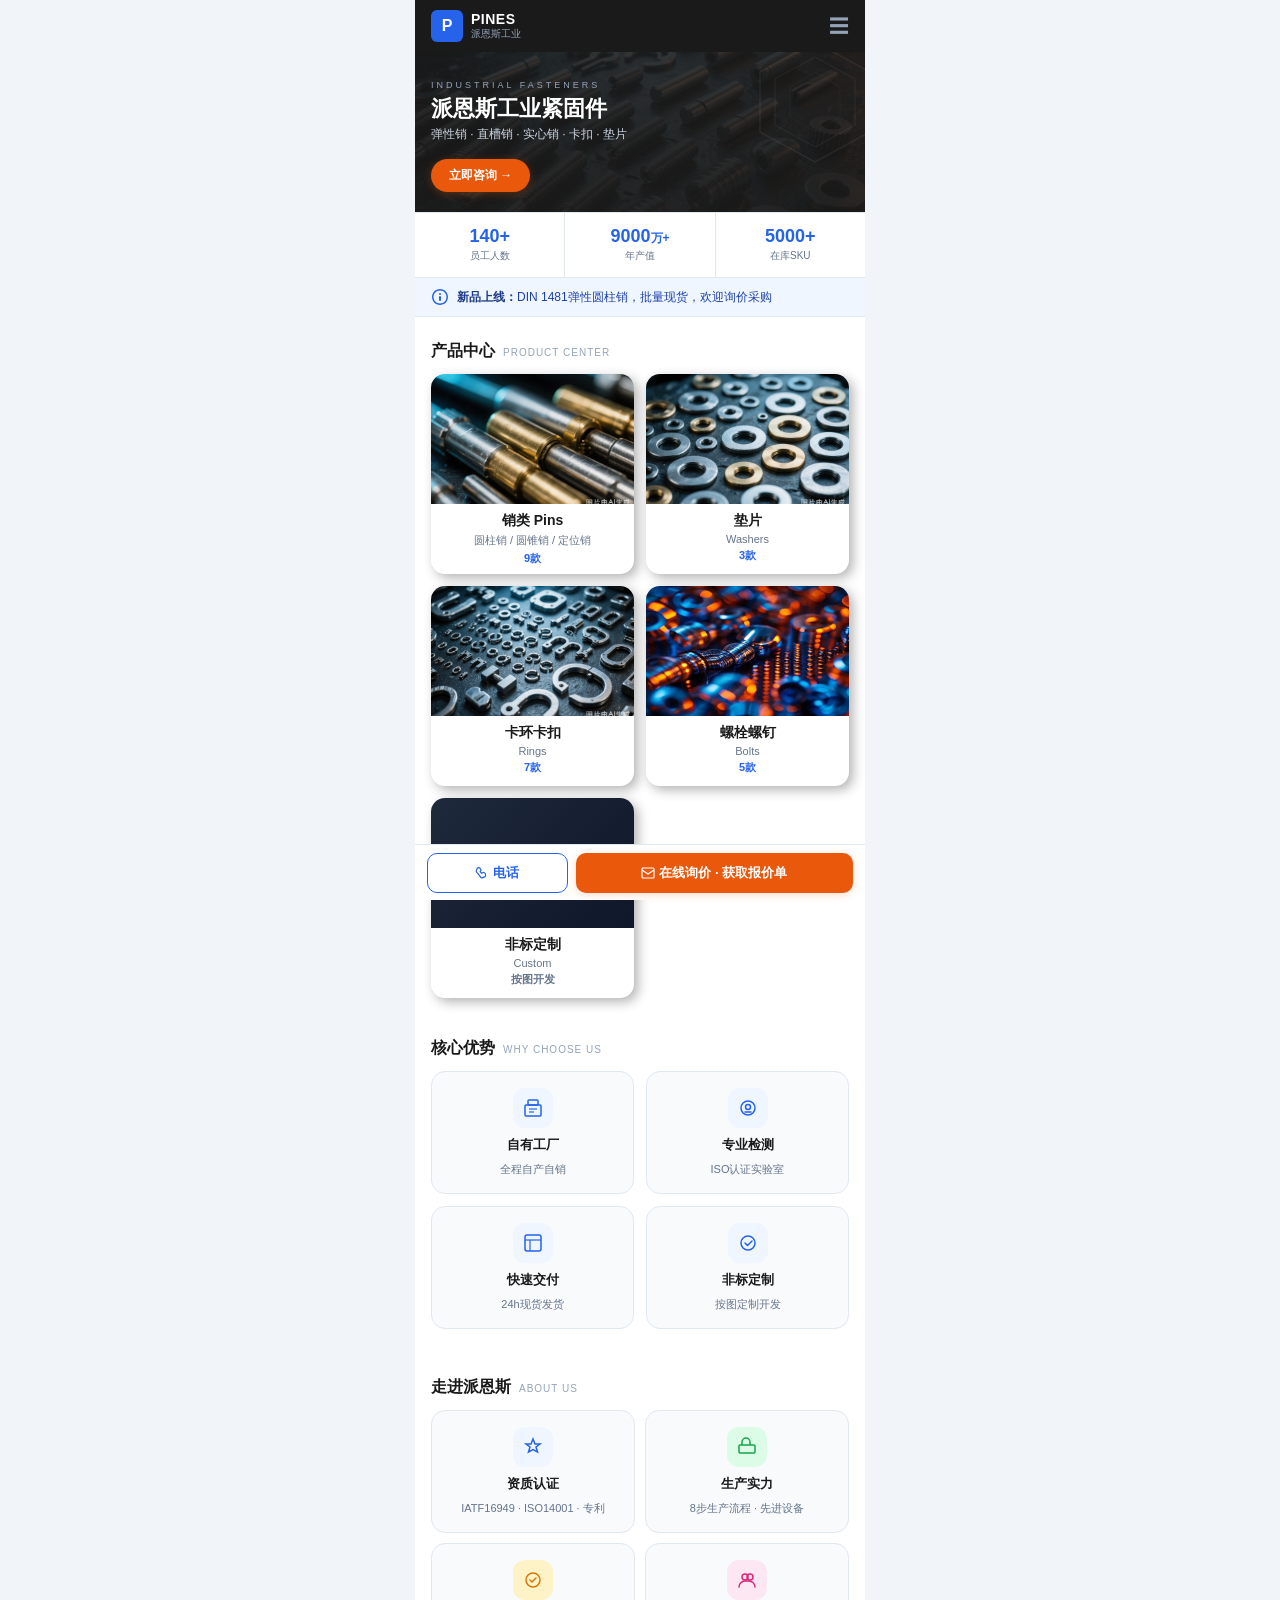
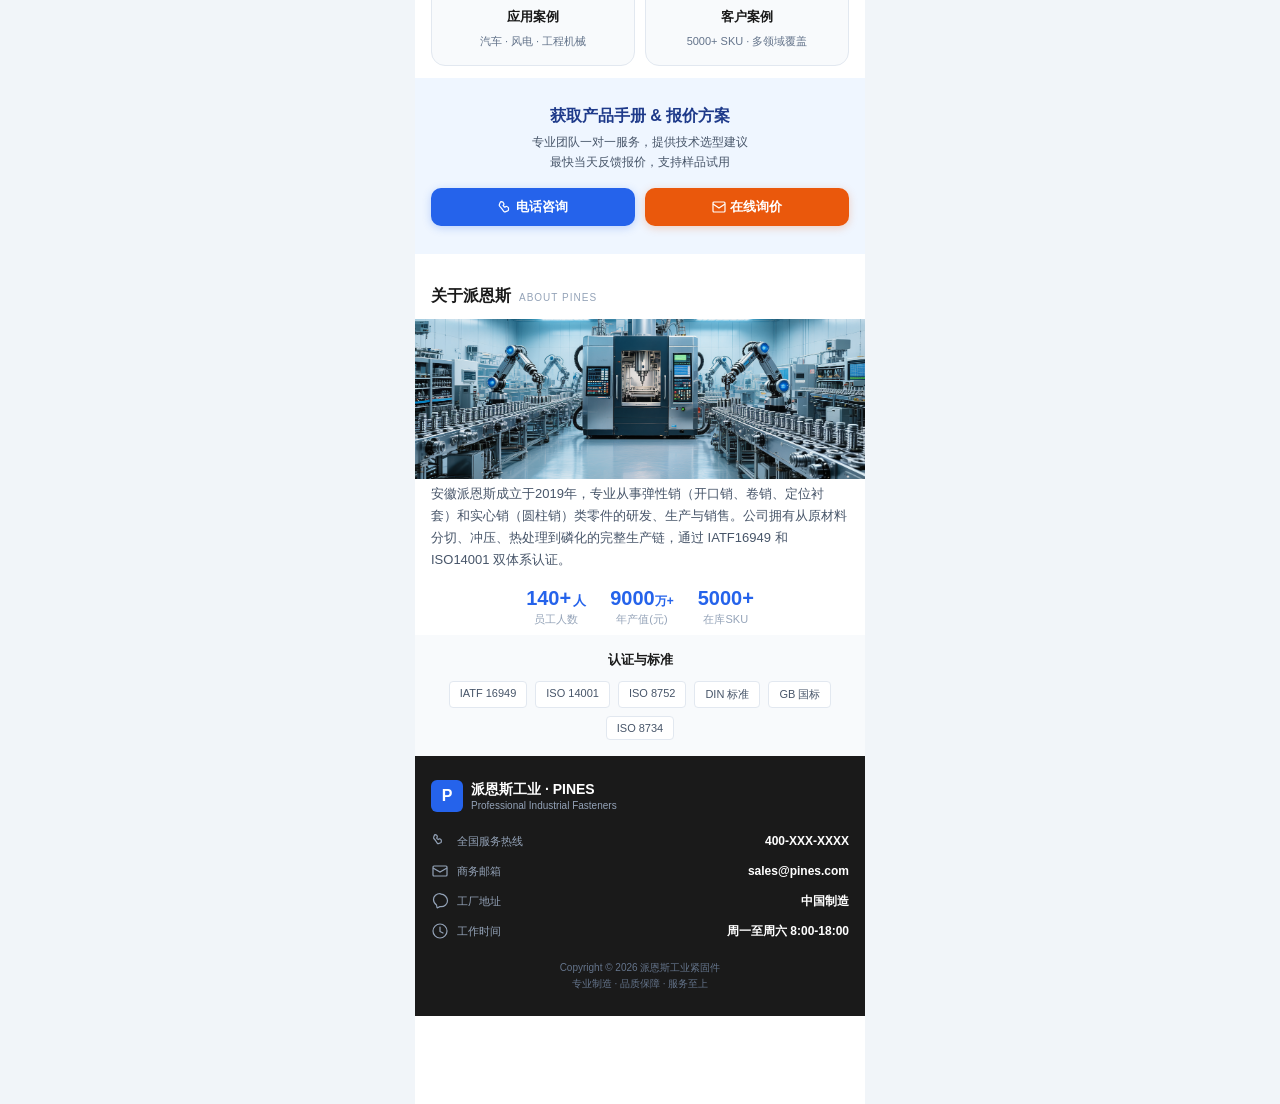
==== commit 3930072c: "fix: 删除首页重复文字，修复字体重叠" ====
--- a/index.html
+++ b/index.html
@@ -381,8 +381,6 @@
       <div class="stat-label">在库SKU</div>
     </div>
   </div>
-  <p class="company-desc" style="font-size:13px;color:#475569;line-height:1.7;padding:0 16px 16px;margin-top:-8px">安徽派恩斯金属制品有限公司成立于2019年，专业从事弹性销（开口销、卷销、定位衬套）和实心销（圆柱销）类零件的研发、生产与销售。公司拥有从原材料分切、冲压、热处理到磷化的完整生产链，通过 IATF16949 和 ISO14001 双体系认证。</p>
-
 <!-- 认证 -->
 <div class="cert-section">
   <div class="cert-title">认证与标准</div>
